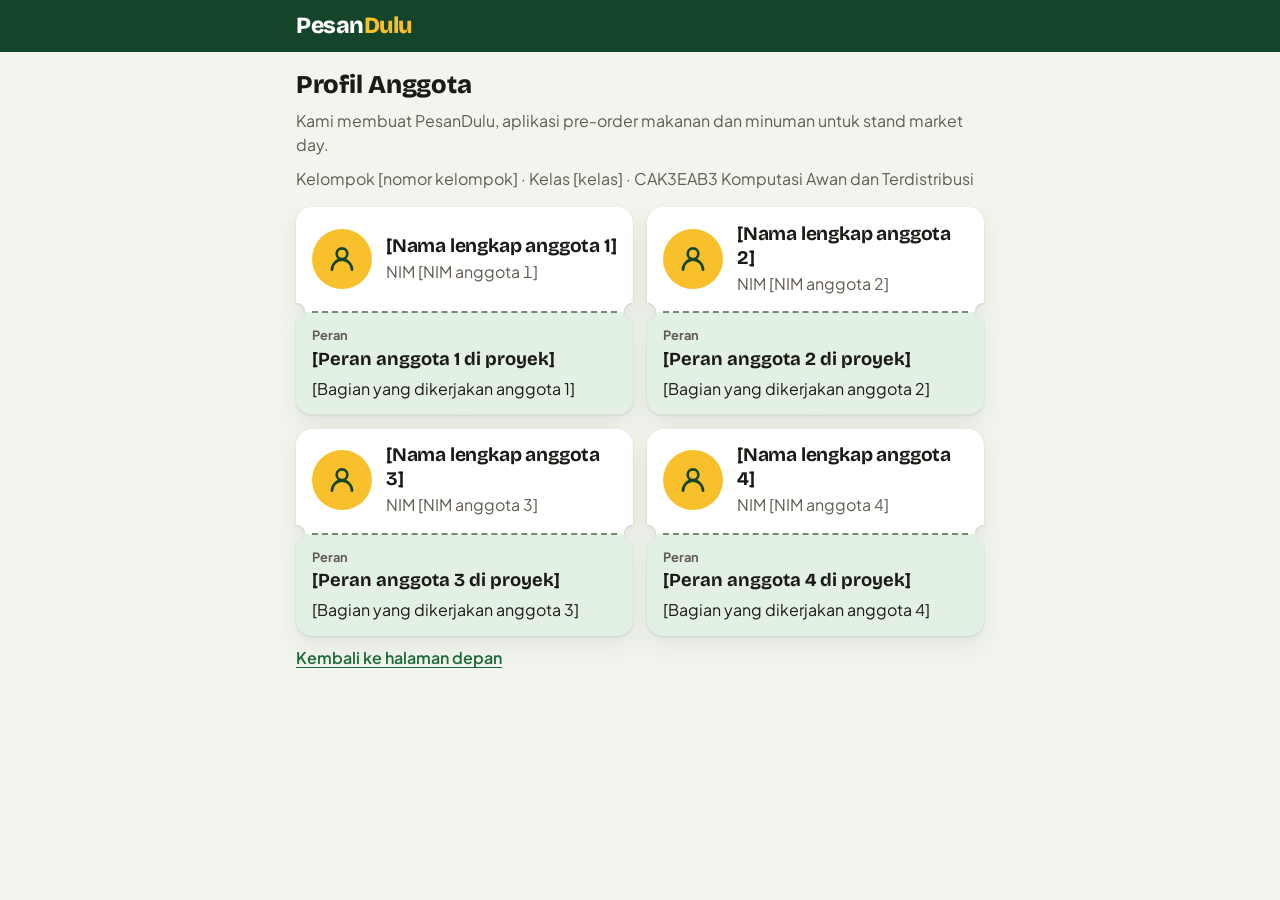
==== frontend/anggota.html @ 7fd7b607 "Tambah kerangka halaman Profil Anggota" ====
<!DOCTYPE html>
<html lang="id">
<head>
  <meta charset="utf-8">
  <meta name="viewport" content="width=device-width, initial-scale=1">
  <title>Profil Anggota - PesanDulu</title>
  <meta name="theme-color" content="#14452a">
  <link rel="icon" href="favicon.svg" type="image/svg+xml">
  <link rel="preload" href="fonts/PlusJakartaSans.woff2" as="font" type="font/woff2" crossorigin>
  <link rel="preload" href="fonts/BricolageGrotesque.woff2" as="font" type="font/woff2" crossorigin>
  <link rel="stylesheet" href="css/style.css?v=6">
  <link rel="stylesheet" href="css/anggota.css?v=6">
</head>
<body>
  <header class="kepala">
    <div class="lebar navigasi">
      <a class="merek" href="index.html">Pesan<span>Dulu</span></a>
    </div>
  </header>

  <main class="lebar isi">
    <section class="kartu polos" aria-labelledby="judul-anggota">
      <h1 id="judul-anggota">Profil Anggota</h1>
      <p class="keterangan">Kami membuat PesanDulu, aplikasi pre-order makanan dan minuman untuk stand market day.</p>
      <p class="keterangan">Kelompok [nomor kelompok] · Kelas [kelas] · CAK3EAB3 Komputasi Awan dan Terdistribusi</p>
      <ul class="daftar-anggota">
        <li class="kartu-anggota">
          <div class="tiket-atas">
            <div class="kepala-anggota">
              <span class="foto-anggota" aria-hidden="true"></span>
              <div class="identitas-anggota">
                <h2 class="nama-anggota">[Nama lengkap anggota 1]</h2>
                <p class="nim-anggota">NIM [NIM anggota 1]</p>
              </div>
            </div>
          </div>
          <div class="tiket-bawah">
            <p class="label-peran">Peran</p>
            <p class="peran-anggota">[Peran anggota 1 di proyek]</p>
            <p class="tugas-anggota">[Bagian yang dikerjakan anggota 1]</p>
          </div>
        </li>
        <li class="kartu-anggota">
          <div class="tiket-atas">
            <div class="kepala-anggota">
              <span class="foto-anggota" aria-hidden="true"></span>
              <div class="identitas-anggota">
                <h2 class="nama-anggota">[Nama lengkap anggota 2]</h2>
                <p class="nim-anggota">NIM [NIM anggota 2]</p>
              </div>
            </div>
          </div>
          <div class="tiket-bawah">
            <p class="label-peran">Peran</p>
            <p class="peran-anggota">[Peran anggota 2 di proyek]</p>
            <p class="tugas-anggota">[Bagian yang dikerjakan anggota 2]</p>
          </div>
        </li>
        <li class="kartu-anggota">
          <div class="tiket-atas">
            <div class="kepala-anggota">
              <span class="foto-anggota" aria-hidden="true"></span>
              <div class="identitas-anggota">
                <h2 class="nama-anggota">[Nama lengkap anggota 3]</h2>
                <p class="nim-anggota">NIM [NIM anggota 3]</p>
              </div>
            </div>
          </div>
          <div class="tiket-bawah">
            <p class="label-peran">Peran</p>
            <p class="peran-anggota">[Peran anggota 3 di proyek]</p>
            <p class="tugas-anggota">[Bagian yang dikerjakan anggota 3]</p>
          </div>
        </li>
        <li class="kartu-anggota">
          <div class="tiket-atas">
            <div class="kepala-anggota">
              <span class="foto-anggota" aria-hidden="true"></span>
              <div class="identitas-anggota">
                <h2 class="nama-anggota">[Nama lengkap anggota 4]</h2>
                <p class="nim-anggota">NIM [NIM anggota 4]</p>
              </div>
            </div>
          </div>
          <div class="tiket-bawah">
            <p class="label-peran">Peran</p>
            <p class="peran-anggota">[Peran anggota 4 di proyek]</p>
            <p class="tugas-anggota">[Bagian yang dikerjakan anggota 4]</p>
          </div>
        </li>
      </ul>
      <p class="keterangan"><a href="index.html">Kembali ke halaman depan</a></p>
    </section>
  </main>
</body>
</html>
---- frontend/css/style.css ----
@font-face {
  font-family: "Plus Jakarta Sans";
  src: url("../fonts/PlusJakartaSans.woff2") format("woff2");
  font-weight: 200 800;
  font-style: normal;
  font-display: swap;
}

@font-face {
  font-family: "Bricolage Grotesque";
  src: url("../fonts/BricolageGrotesque.woff2") format("woff2");
  font-weight: 200 800;
  font-stretch: 75% 100%;
  font-style: normal;
  font-display: swap;
}

:root {
  --warna-utama: #1d6b3b;
  --warna-utama-tua: #14452a;
  --warna-utama-muda: #e2f1e3;
  --warna-kedua: #f8c12c;
  --warna-kedua-muda: #fff3cc;
  --warna-kedua-tua: #7a5200;
  --warna-teks: #1c1a16;
  --warna-redup: #625c52;
  --warna-latar: #f1f5ee;
  --warna-kartu: #ffffff;
  --warna-garis: #dbe2d6;
  --warna-garis-isian: #7c8577;
  --warna-gagal: #bf2f1f;
  --warna-gagal-muda: #fde9e5;
  --font-utama: "Plus Jakarta Sans", system-ui, -apple-system, "Segoe UI", Roboto, sans-serif;
  --font-kedua: "Bricolage Grotesque", "Plus Jakarta Sans", system-ui, sans-serif;
  --sudut: 16px;
  --sudut-kecil: 12px;
  --bayang: 0 1px 2px rgba(28, 26, 22, 0.06), 0 14px 28px -20px rgba(28, 26, 22, 0.4);
  --ikon-dashboard: url("data:image/svg+xml,%3Csvg xmlns='http://www.w3.org/2000/svg' viewBox='0 0 24 24' fill='none' stroke='black' stroke-width='2' stroke-linecap='round' stroke-linejoin='round'%3E%3Cpath d='M3.5 11.5 12 4l8.5 7.5M6 9.6V20h12V9.6M10 20v-5.5h4V20'/%3E%3C/svg%3E");
  --ikon-menu: url("data:image/svg+xml,%3Csvg xmlns='http://www.w3.org/2000/svg' viewBox='0 0 24 24' fill='none' stroke='black' stroke-width='2' stroke-linecap='round' stroke-linejoin='round'%3E%3Cpath d='M5 3v5a3 3 0 0 0 6 0V3M8 3v18M16 11c1.7 0 3-1.8 3-4s-1.3-4-3-4-3 1.8-3 4 1.3 4 3 4zM16 11v10'/%3E%3C/svg%3E");
  --ikon-pesanan: url("data:image/svg+xml,%3Csvg xmlns='http://www.w3.org/2000/svg' viewBox='0 0 24 24' fill='none' stroke='black' stroke-width='2' stroke-linecap='round' stroke-linejoin='round'%3E%3Cpath d='M4 7a1 1 0 0 1 1-1h14a1 1 0 0 1 1 1v3a2 2 0 0 0 0 4v3a1 1 0 0 1-1 1H5a1 1 0 0 1-1-1v-3a2 2 0 0 0 0-4zM14 6v2M14 11v2M14 16v2'/%3E%3C/svg%3E");
  --ikon-profil: url("data:image/svg+xml,%3Csvg xmlns='http://www.w3.org/2000/svg' viewBox='0 0 24 24' fill='none' stroke='black' stroke-width='2' stroke-linecap='round' stroke-linejoin='round'%3E%3Cpath d='M12 12a4 4 0 1 0 0-8 4 4 0 0 0 0 8zM4.5 20a7.5 7.5 0 0 1 15 0'/%3E%3C/svg%3E");
  --ikon-cari: url("data:image/svg+xml,%3Csvg xmlns='http://www.w3.org/2000/svg' viewBox='0 0 24 24' fill='none' stroke='black' stroke-width='2' stroke-linecap='round' stroke-linejoin='round'%3E%3Cpath d='M10.5 17a6.5 6.5 0 1 0 0-13 6.5 6.5 0 0 0 0 13zM20 20l-4.6-4.6'/%3E%3C/svg%3E");
  --ikon-makanan: url("data:image/svg+xml,%3Csvg xmlns='http://www.w3.org/2000/svg' viewBox='0 0 24 24' fill='none' stroke='black' stroke-width='2' stroke-linecap='round' stroke-linejoin='round'%3E%3Cpath d='M3 11h18M4 11a8 8 0 0 0 16 0M9.5 21h5M8.5 3.5c.8.9.8 2 0 3M12 2.5c.8.9.8 2 0 3M15.5 3.5c.8.9.8 2 0 3'/%3E%3C/svg%3E");
  --ikon-minuman: url("data:image/svg+xml,%3Csvg xmlns='http://www.w3.org/2000/svg' viewBox='0 0 24 24' fill='none' stroke='black' stroke-width='2' stroke-linecap='round' stroke-linejoin='round'%3E%3Cpath d='M6 8h12l-1.3 12a1 1 0 0 1-1 .9H8.3a1 1 0 0 1-1-.9zM13.5 8l1.3-4.5H18M6.8 13h10.4'/%3E%3C/svg%3E");
  --gambar-daun: url("data:image/svg+xml,%3Csvg xmlns='http://www.w3.org/2000/svg' viewBox='-70 -20 380 560'%3E%3Cg transform='rotate(-26 120 260)'%3E%3CclipPath id='d'%3E%3Cpath d='M120 6C200 70 236 190 216 334 204 420 170 486 120 516 70 486 36 420 24 334 4 190 40 70 120 6Z'/%3E%3C/clipPath%3E%3Cpath d='M120 6C200 70 236 190 216 334 204 420 170 486 120 516 70 486 36 420 24 334 4 190 40 70 120 6Z' fill='%231a5a36'/%3E%3Cpath d='M120 34L250 -24M120 34L-10 -24M120 51L250 -7M120 51L-10 -7M120 68L250 10M120 68L-10 10M120 85L250 27M120 85L-10 27M120 102L250 44M120 102L-10 44M120 119L250 61M120 119L-10 61M120 136L250 78M120 136L-10 78M120 153L250 95M120 153L-10 95M120 170L250 112M120 170L-10 112M120 187L250 129M120 187L-10 129M120 204L250 146M120 204L-10 146M120 221L250 163M120 221L-10 163M120 238L250 180M120 238L-10 180M120 255L250 197M120 255L-10 197M120 272L250 214M120 272L-10 214M120 289L250 231M120 289L-10 231M120 306L250 248M120 306L-10 248M120 323L250 265M120 323L-10 265M120 340L250 282M120 340L-10 282M120 357L250 299M120 357L-10 299M120 374L250 316M120 374L-10 316M120 391L250 333M120 391L-10 333M120 408L250 350M120 408L-10 350M120 425L250 367M120 425L-10 367M120 442L250 384M120 442L-10 384M120 459L250 401M120 459L-10 401M120 476L250 418M120 476L-10 418M120 493L250 435M120 493L-10 435M120 510L250 452M120 510L-10 452M120 527L250 469M120 527L-10 469M120 544L250 486M120 544L-10 486' stroke='%2322693f' stroke-width='2' fill='none' clip-path='url(%23d)'/%3E%3Cpath d='M120 6V516' stroke='%232a7a4b' stroke-width='5' stroke-linecap='round'/%3E%3C/g%3E%3C/svg%3E");
}

* {
  box-sizing: border-box;
}

[hidden] {
  display: none !important;
}

html {
  scroll-padding-bottom: 96px;
}

body {
  margin: 0;
  font-family: var(--font-utama);
  line-height: 1.5;
  color: var(--warna-teks);
  background: var(--warna-latar);
  -webkit-font-smoothing: antialiased;
}

h1,
h2 {
  font-family: var(--font-kedua);
  letter-spacing: -0.01em;
}

a {
  font-weight: 600;
  color: var(--warna-utama);
  text-underline-offset: 3px;
}

:focus-visible {
  outline: 3px solid var(--warna-utama);
  outline-offset: 2px;
}

::selection {
  color: var(--warna-teks);
  background: var(--warna-kedua);
}

.lebar {
  max-width: 720px;
  margin: 0 auto;
  padding-left: 16px;
  padding-right: 16px;
}

.lebar.luas {
  max-width: 1040px;
}

.lebar.sempit {
  max-width: 480px;
}

.kepala {
  padding: 12px 0;
  color: #ffffff;
  background: var(--warna-utama-tua);
}

.kepala a {
  color: #ffffff;
  text-decoration: none;
}

.kepala :focus-visible,
.sambut > :not(main) :focus-visible {
  outline-color: var(--warna-kedua);
}

.navigasi {
  display: flex;
  flex-wrap: wrap;
  align-items: center;
  gap: 6px 28px;
}

.navigasi nav {
  display: flex;
  flex-wrap: wrap;
  gap: 4px 18px;
}

.navigasi nav a {
  padding: 4px 0;
  font-weight: 500;
  border-bottom: 3px solid transparent;
}

.navigasi nav a[aria-current="page"] {
  font-weight: 700;
  border-bottom-color: var(--warna-kedua);
}

.merek {
  font-family: var(--font-kedua);
  font-size: 1.45rem;
  font-weight: 800;
  line-height: 1.2;
  letter-spacing: -0.02em;
}

.merek span,
.merek-besar span {
  color: var(--warna-kedua);
}

.tombol-kepala {
  margin-left: auto;
  padding: 5px 14px;
  font: inherit;
  font-size: 0.9rem;
  font-weight: 600;
  color: #ffffff;
  background: transparent;
  border: 1.5px solid rgba(255, 255, 255, 0.7);
  border-radius: 999px;
  cursor: pointer;
  transition: background-color 0.15s;
}

.tombol-kepala:hover {
  background: rgba(255, 255, 255, 0.14);
}

.sambut {
  color: #ffffff;
  background: var(--warna-utama-tua) var(--gambar-daun) no-repeat right -84px top -70px / 320px auto;
}

.sambut .kepala {
  background: none;
}

.sambutan {
  padding: 36px 0 8px;
}

.merek-besar {
  margin: 0;
  font-size: clamp(2.9rem, 15vw, 4.2rem);
  font-weight: 800;
  line-height: 1;
  letter-spacing: -0.03em;
}

.sambutan p {
  max-width: 17em;
  margin: 14px 0 0;
  font-size: 1.15rem;
  line-height: 1.4;
}

.langkah {
  display: grid;
  gap: 10px;
  margin: 14px 0 0;
  padding: 0;
  list-style: none;
  counter-reset: langkah;
}

.langkah li {
  display: flex;
  align-items: center;
  gap: 12px;
  font-weight: 500;
  counter-increment: langkah;
}

.langkah li::before {
  content: counter(langkah);
  display: grid;
  flex: none;
  place-items: center;
  width: 34px;
  height: 34px;
  font-family: var(--font-kedua);
  font-size: 1.1rem;
  font-weight: 800;
  color: var(--warna-teks);
  background: var(--warna-kedua);
  border-radius: 50%;
}

.status-backend h2 {
  margin: 0;
  font-family: var(--font-utama);
  font-size: 0.8rem;
  font-weight: 700;
  letter-spacing: 0;
  color: rgba(255, 255, 255, 0.75);
}

.status-backend .pesan {
  margin-top: 4px;
  font-size: 0.85rem;
  color: #ffffff;
}

.status-backend .pesan.ok {
  padding: 0;
  font-weight: 500;
  color: #ffffff;
  background: none;
}

.kaki-sambut {
  padding-bottom: 28px;
  font-size: 0.85rem;
}

.kaki-sambut a {
  color: #ffffff;
}

.ada-navigasi-bawah {
  padding-bottom: 76px;
}

.navigasi-bawah {
  position: fixed;
  right: 0;
  bottom: 0;
  left: 0;
  display: flex;
  justify-content: center;
  padding-bottom: env(safe-area-inset-bottom);
  background: var(--warna-kartu);
  border-top: 1px solid var(--warna-garis);
  box-shadow: 0 -10px 24px -20px rgba(28, 26, 22, 0.5);
}

.navigasi-bawah a {
  position: relative;
  flex: 1;
  max-width: 120px;
  padding: 10px 2px 8px;
  font-size: 0.75rem;
  white-space: nowrap;
  color: var(--warna-redup);
  text-align: center;
  text-decoration: none;
}

.navigasi-bawah a::before {
  content: "";
  display: block;
  width: 24px;
  height: 24px;
  margin: 0 auto 2px;
  background: currentColor;
  -webkit-mask: var(--ikon-dashboard) center / contain no-repeat;
  mask: var(--ikon-dashboard) center / contain no-repeat;
}

.navigasi-bawah a[href="buat-pesanan.html"]::before {
  -webkit-mask-image: var(--ikon-menu);
  mask-image: var(--ikon-menu);
}

.navigasi-bawah a[href="pesanan-saya.html"]::before {
  -webkit-mask-image: var(--ikon-pesanan);
  mask-image: var(--ikon-pesanan);
}

.navigasi-bawah a[href="profil.html"]::before {
  -webkit-mask-image: var(--ikon-profil);
  mask-image: var(--ikon-profil);
}

.navigasi-bawah a[aria-current="page"] {
  font-weight: 700;
  color: var(--warna-utama);
}

.navigasi-bawah a[aria-current="page"]::after {
  content: "";
  position: absolute;
  top: 0;
  left: 50%;
  width: 32px;
  height: 4px;
  margin-left: -16px;
  background: var(--warna-kedua);
  border-radius: 0 0 4px 4px;
}

.isi {
  display: grid;
  gap: 16px;
  align-items: start;
  padding-top: 18px;
  padding-bottom: 36px;
}

.kartu {
  min-width: 0;
  padding: 18px 16px;
  color: var(--warna-teks);
  background: var(--warna-kartu);
  border: 1px solid var(--warna-garis);
  border-radius: var(--sudut);
  box-shadow: var(--bayang);
}

.kartu.polos {
  padding: 0;
  background: none;
  border: 0;
  border-radius: 0;
  box-shadow: none;
}

.kartu h1,
.kartu h2 {
  margin: 0;
  font-size: 1.2rem;
  font-weight: 700;
  line-height: 1.25;
}

.kartu h1 {
  font-size: 1.6rem;
  font-weight: 800;
  line-height: 1.15;
}

.judul-bagian {
  display: flex;
  flex-wrap: wrap;
  align-items: center;
  justify-content: space-between;
  gap: 10px;
}

.pesan,
.keterangan {
  margin: 10px 0 0;
  color: var(--warna-redup);
}

.pesan:empty {
  display: none;
}

.pesan.ok,
.pesan.gagal {
  padding: 10px 12px;
  font-weight: 600;
  border-radius: var(--sudut-kecil);
}

.pesan.ok {
  color: var(--warna-utama-tua);
  background: var(--warna-utama-muda);
}

.pesan.gagal {
  color: var(--warna-gagal);
  background: var(--warna-gagal-muda);
}

.pemberitahuan {
  margin: 12px 0 0;
  padding: 12px 14px;
  background: var(--warna-kedua-muda);
  border: 1px solid var(--warna-kedua);
  border-radius: var(--sudut-kecil);
}

.tombol {
  display: inline-flex;
  align-items: center;
  justify-content: center;
  min-height: 46px;
  padding: 9px 18px;
  font: inherit;
  font-weight: 700;
  color: var(--warna-teks);
  text-align: center;
  background: var(--warna-kartu);
  border: 1.5px solid var(--warna-garis-isian);
  border-radius: var(--sudut-kecil);
  cursor: pointer;
  transition: background-color 0.15s, border-color 0.15s;
}

.tombol:hover:not(:disabled) {
  border-color: var(--warna-teks);
}

.tombol.utama {
  color: #ffffff;
  background: var(--warna-utama);
  border-color: var(--warna-utama);
}

.tombol.utama:hover:not(:disabled) {
  background: var(--warna-utama-tua);
  border-color: var(--warna-utama-tua);
}

a.tombol {
  text-decoration: none;
}

.tombol.bahaya {
  color: var(--warna-gagal);
  border-color: var(--warna-gagal);
}

.tombol.bahaya:hover:not(:disabled) {
  background: var(--warna-gagal-muda);
  border-color: var(--warna-gagal);
}

.tombol.kecil {
  min-height: 36px;
  padding: 5px 14px;
  font-size: 0.9rem;
}

.tombol:disabled,
.tombol-bulat:disabled {
  opacity: 0.5;
  cursor: default;
}

.tombol-tambah {
  flex: none;
  color: var(--warna-utama-tua);
  background: var(--warna-utama-muda);
  border-color: var(--warna-utama-muda);
  border-radius: 999px;
}

.tombol-tambah:hover:not(:disabled) {
  border-color: var(--warna-utama);
}

.tombol-bulat {
  width: 36px;
  height: 36px;
  padding: 0;
  font: inherit;
  font-size: 1.25rem;
  font-weight: 700;
  line-height: 1;
  color: var(--warna-utama-tua);
  background: var(--warna-utama-muda);
  border: 1.5px solid var(--warna-utama-muda);
  border-radius: 50%;
  cursor: pointer;
  transition: border-color 0.15s;
}

.tombol-bulat:hover:not(:disabled) {
  border-color: var(--warna-utama);
}

.saringan {
  display: flex;
  flex-wrap: wrap;
  gap: 8px;
}

.kartu > .saringan {
  margin-top: 12px;
}

.tombol-saring {
  min-height: 36px;
  padding: 5px 14px;
  font: inherit;
  font-size: 0.9rem;
  font-weight: 600;
  color: var(--warna-teks);
  background: var(--warna-kartu);
  border: 1.5px solid var(--warna-garis);
  border-radius: 999px;
  cursor: pointer;
  transition: background-color 0.15s, border-color 0.15s;
}

.tombol-saring:hover {
  border-color: var(--warna-utama);
}

.tombol-saring[aria-pressed="true"] {
  color: #ffffff;
  background: var(--warna-utama-tua);
  border-color: var(--warna-utama-tua);
}

.label-status {
  display: inline-block;
  padding: 3px 11px;
  font-size: 0.8rem;
  font-weight: 700;
  white-space: nowrap;
  color: var(--warna-utama-tua);
  background: var(--warna-utama-muda);
  border: 1.5px solid var(--warna-utama);
  border-radius: 999px;
}

.label-status.menunggu {
  color: var(--warna-kedua-tua);
  background: var(--warna-kedua-muda);
  border-color: var(--warna-kedua-tua);
  border-style: dashed;
}

.label-status.siap-diambil {
  color: #ffffff;
  background: var(--warna-utama);
}

.label-status.selesai {
  color: var(--warna-redup);
  background: var(--warna-latar);
  border-color: var(--warna-garis);
}

.label-status.habis {
  color: var(--warna-gagal);
  background: var(--warna-gagal-muda);
  border-color: var(--warna-gagal-muda);
}

.tombol-teks {
  padding: 4px 6px;
  font: inherit;
  font-weight: 700;
  color: var(--warna-utama);
  background: none;
  border: 0;
  border-radius: 6px;
  cursor: pointer;
}

.tombol-teks:hover {
  text-decoration: underline;
  text-underline-offset: 3px;
}

.tombol-teks.bahaya {
  color: var(--warna-gagal);
}

.tabel {
  width: 100%;
  margin-top: 14px;
  border-collapse: collapse;
}

.tabel th {
  padding: 8px 10px;
  font-size: 0.8rem;
  font-weight: 700;
  color: var(--warna-redup);
  text-align: left;
  border-bottom: 2px solid var(--warna-garis);
}

.tabel td {
  padding: 12px 10px;
  border-bottom: 1px solid var(--warna-garis);
}

.tabel tbody tr:last-child td {
  border-bottom: 0;
}

.sel-nama {
  font-weight: 700;
  overflow-wrap: anywhere;
}

.sel-nomor {
  font-family: var(--font-kedua);
  font-size: 1.1rem;
  font-weight: 800;
  font-stretch: 85%;
  white-space: nowrap;
}

.sel-harga,
.sel-ambil,
.sel-no-hp {
  font-variant-numeric: tabular-nums;
}

.sel-harga,
.sel-ambil,
.sel-aksi {
  white-space: nowrap;
}

.sel-pelanggan,
.sel-isi {
  overflow-wrap: anywhere;
}

.daftar-menu,
.daftar-pesanan {
  margin: 12px 0 0;
  padding: 0;
  list-style: none;
}

.item-menu {
  display: flex;
  align-items: center;
  gap: 12px;
  min-height: 68px;
  padding: 10px 0;
  border-bottom: 1px solid var(--warna-garis);
}

.item-menu:last-child {
  border-bottom: 0;
}

.gambar-item {
  position: relative;
  flex: none;
  width: 46px;
  height: 46px;
  background: var(--warna-utama-muda);
  border-radius: 14px;
}

.gambar-item::before {
  content: "";
  position: absolute;
  inset: 10px;
  background: var(--warna-utama);
  -webkit-mask: var(--ikon-makanan) center / contain no-repeat;
  mask: var(--ikon-makanan) center / contain no-repeat;
}

.item-menu[data-kategori="Minuman"] .gambar-item {
  background: var(--warna-kedua-muda);
}

.item-menu[data-kategori="Minuman"] .gambar-item::before {
  background: var(--warna-kedua-tua);
  -webkit-mask-image: var(--ikon-minuman);
  mask-image: var(--ikon-minuman);
}

.item-menu.habis .gambar-item {
  background: var(--warna-latar);
}

.item-menu.habis .gambar-item::before {
  background: var(--warna-garis-isian);
}

.teks-item {
  flex: 1;
  min-width: 0;
}

.nama-item {
  display: block;
  font-weight: 700;
  overflow-wrap: anywhere;
}

.harga-item {
  display: block;
  font-size: 0.95rem;
  font-variant-numeric: tabular-nums;
  white-space: nowrap;
  color: var(--warna-redup);
}

.item-menu.habis .nama-item {
  color: var(--warna-redup);
}

.penghitung {
  display: flex;
  flex: none;
  align-items: center;
  gap: 4px;
}

.penghitung .jumlah {
  min-width: 30px;
  font-family: var(--font-kedua);
  font-size: 1.15rem;
  font-weight: 800;
  text-align: center;
}

.total-keranjang {
  font-family: var(--font-kedua);
  font-size: 1.5rem;
  font-weight: 800;
  font-stretch: 85%;
  line-height: 1.1;
}

.ringkasan {
  display: grid;
  grid-template-columns: repeat(2, minmax(0, 1fr));
  gap: 8px;
  margin-top: 14px;
}

.kotak-angka.lebar-ganda {
  grid-column: 1 / -1;
}

@media (min-width: 560px) {
  .ringkasan-lebar {
    grid-template-columns: repeat(4, minmax(0, 1fr));
  }
}

@media (min-width: 900px) {
  .ringkasan-lebar {
    grid-template-columns: repeat(6, minmax(0, 1fr));
  }

  .ringkasan-lebar .lebar-ganda {
    grid-column: span 2;
  }
}

.kotak-angka {
  min-width: 0;
  padding: 12px;
  background: var(--warna-latar);
  border: 1.5px solid var(--warna-garis);
  border-radius: 14px;
}

.kotak-angka .angka {
  display: block;
  font-family: var(--font-kedua);
  font-size: 2rem;
  font-weight: 800;
  font-stretch: 85%;
  font-variant-numeric: tabular-nums;
  line-height: 1.1;
  overflow-wrap: anywhere;
}

.nama-angka {
  font-size: 0.8rem;
  font-weight: 600;
  color: var(--warna-redup);
}

.kotak-angka.ada[data-status="menunggu"] {
  background: var(--warna-kedua-muda);
  border-color: var(--warna-kedua);
}

.kotak-angka.ada[data-status="diproses"] {
  background: var(--warna-utama-muda);
  border-color: var(--warna-utama);
}

.kotak-angka.ada[data-status="siap diambil"] {
  color: #ffffff;
  background: var(--warna-utama);
  border-color: var(--warna-utama);
}

.kotak-angka.ada[data-status="siap diambil"] .nama-angka {
  color: #ffffff;
}

.kotak-angka.lebar-ganda {
  background: var(--warna-kedua);
  border-color: var(--warna-kedua);
}

.kotak-angka.lebar-ganda .nama-angka {
  color: var(--warna-teks);
}

.daftar-terlaris {
  margin: 12px 0 0;
  padding: 0;
  list-style: none;
}

.baris-terlaris {
  display: grid;
  grid-template-columns: minmax(0, 2fr) minmax(0, 3fr) auto;
  align-items: center;
  gap: 12px;
  padding: 7px 0;
}

.nama-terlaris {
  font-weight: 600;
  overflow-wrap: anywhere;
}

.batang {
  height: 12px;
  overflow: hidden;
  background: var(--warna-latar);
  border-radius: 999px;
}

.isi-batang {
  display: block;
  height: 100%;
  background: var(--warna-utama);
  border-radius: 999px;
}

.jumlah-terlaris {
  min-width: 30px;
  font-family: var(--font-kedua);
  font-size: 1.1rem;
  font-weight: 800;
  font-variant-numeric: tabular-nums;
  text-align: right;
}

.total-terjual {
  display: flex;
  justify-content: space-between;
  gap: 12px;
  margin: 12px 0 0;
  padding-top: 12px;
  border-top: 2px solid var(--warna-garis);
}

.daftar-pesanan {
  display: grid;
  gap: 14px;
}

.item-pesanan {
  --kertas: var(--warna-kartu);
  filter: drop-shadow(0 1px 1px rgba(28, 26, 22, 0.12)) drop-shadow(0 10px 12px rgba(28, 26, 22, 0.07));
}

.tiket-atas {
  padding: 14px 16px 16px;
  background:
    radial-gradient(circle at 0 100%, transparent 9px, var(--warna-kartu) 9.5px) left / 51% 100% no-repeat,
    radial-gradient(circle at 100% 100%, transparent 9px, var(--warna-kartu) 9.5px) right / 51% 100% no-repeat;
  border-radius: var(--sudut) var(--sudut) 0 0;
}

.tiket-bawah {
  position: relative;
  padding: 14px 16px;
  background:
    radial-gradient(circle at 0 0, transparent 9px, var(--kertas) 9.5px) left / 51% 100% no-repeat,
    radial-gradient(circle at 100% 0, transparent 9px, var(--kertas) 9.5px) right / 51% 100% no-repeat;
  border-radius: 0 0 var(--sudut) var(--sudut);
}

.tiket-bawah::before {
  content: "";
  position: absolute;
  top: -1px;
  right: 16px;
  left: 16px;
  border-top: 2px dashed var(--warna-garis-isian);
}

.item-pesanan[data-status="menunggu"] {
  --kertas: var(--warna-kedua-muda);
}

.item-pesanan[data-status="diproses"] {
  --kertas: var(--warna-utama-muda);
}

.item-pesanan[data-status="siap diambil"] {
  --kertas: var(--warna-utama);
}

.item-pesanan[data-status="selesai"] {
  --kertas: var(--warna-latar);
}

.baris-pesanan {
  display: flex;
  align-items: center;
  justify-content: space-between;
  gap: 8px;
}

.nomor-pesanan {
  font-family: var(--font-kedua);
  font-size: 1.3rem;
  font-weight: 800;
  font-stretch: 85%;
  line-height: 1.1;
}

.isi-pesanan {
  margin: 6px 0 0;
  overflow-wrap: anywhere;
}

.rincian-pesanan {
  display: flex;
  align-items: flex-end;
  justify-content: space-between;
  gap: 12px;
  margin: 0;
}

.bagian-ambil {
  font-size: 0.8rem;
  font-weight: 700;
  color: var(--warna-redup);
}

.jam-ambil {
  display: block;
  font-family: var(--font-kedua);
  font-size: 2.1rem;
  font-weight: 800;
  font-stretch: 80%;
  font-variant-numeric: tabular-nums;
  line-height: 1;
  color: var(--warna-teks);
}

.pemisah-rincian {
  display: none;
}

.total-pesanan {
  font-family: var(--font-kedua);
  font-size: 1.25rem;
  font-weight: 700;
  font-stretch: 85%;
  font-variant-numeric: tabular-nums;
  line-height: 1.2;
  white-space: nowrap;
}

.item-pesanan[data-status="siap diambil"] .tiket-bawah,
.item-pesanan[data-status="siap diambil"] .bagian-ambil,
.item-pesanan[data-status="siap diambil"] .jam-ambil {
  color: #ffffff;
}

.item-pesanan[data-status="selesai"] .jam-ambil,
.item-pesanan[data-status="selesai"] .total-pesanan {
  color: var(--warna-redup);
}

.tombol-batalkan {
  display: flex;
  margin: 12px 0 0 auto;
}

.tiket-kosong {
  margin: 12px 0 0;
  padding: 20px 16px;
  text-align: center;
  border: 2px dashed var(--warna-garis-isian);
  border-radius: var(--sudut);
}

.pilihan-sakelar {
  display: flex;
  align-items: center;
  gap: 8px;
  cursor: pointer;
}

.sakelar {
  position: relative;
  flex: none;
  width: 44px;
  height: 24px;
  margin: 0;
  appearance: none;
  background: var(--warna-garis-isian);
  border-radius: 999px;
  cursor: pointer;
  transition: background-color 0.15s;
}

.sakelar::after {
  content: "";
  position: absolute;
  top: 3px;
  left: 3px;
  width: 18px;
  height: 18px;
  background: #ffffff;
  border-radius: 50%;
  transition: transform 0.15s;
}

.sakelar:checked {
  background: var(--warna-utama);
}

.sakelar:checked::after {
  transform: translateX(20px);
}

.formulir label {
  display: block;
  margin: 14px 0 6px;
  font-size: 0.9rem;
  font-weight: 600;
}

input[type="text"],
input[type="number"],
input[type="tel"],
input[type="search"],
input[type="password"],
select {
  display: block;
  width: 100%;
  min-height: 48px;
  padding: 10px 12px;
  font: inherit;
  color: inherit;
  background-color: #ffffff;
  border: 1.5px solid var(--warna-garis-isian);
  border-radius: var(--sudut-kecil);
  transition: border-color 0.15s, box-shadow 0.15s;
}

input[type="text"]:focus-visible,
input[type="number"]:focus-visible,
input[type="tel"]:focus-visible,
input[type="search"]:focus-visible,
input[type="password"]:focus-visible,
select:focus-visible {
  outline: 2px solid transparent;
  outline-offset: 0;
  border-color: var(--warna-utama);
  box-shadow: 0 0 0 3px var(--warna-utama-muda);
}

::placeholder {
  color: var(--warna-redup);
  opacity: 1;
}

input.isian-cari {
  width: 260px;
  max-width: 100%;
  padding-left: 40px;
  background-image: var(--ikon-cari);
  background-repeat: no-repeat;
  background-position: 12px center;
  background-size: 18px;
}

.formulir .pilihan {
  display: flex;
  align-items: center;
  gap: 10px;
  font-size: 1rem;
  font-weight: 500;
}

.formulir .pilihan input {
  flex: none;
  width: 20px;
  height: 20px;
  margin: 0;
  accent-color: var(--warna-utama);
}

.pilihan-peran {
  display: grid;
  grid-template-columns: repeat(auto-fit, minmax(132px, 1fr));
  gap: 10px;
  min-width: 0;
  margin: 14px 0 0;
  padding: 0;
  border: 0;
}

.pilihan-peran legend {
  margin-bottom: 6px;
  padding: 0;
  font-size: 0.9rem;
  font-weight: 600;
}

.pilihan-peran .pilihan {
  margin: 0;
  padding: 12px;
  font-weight: 600;
  border: 1.5px solid var(--warna-garis-isian);
  border-radius: var(--sudut-kecil);
  cursor: pointer;
  transition: background-color 0.15s, border-color 0.15s;
}

.pilihan-peran .pilihan:has(input:checked) {
  background: var(--warna-utama-muda);
  border-color: var(--warna-utama);
  box-shadow: inset 0 0 0 1px var(--warna-utama);
}

.baris-tombol {
  display: flex;
  gap: 8px;
  margin-top: 18px;
}

.baris-tombol.rata > * {
  flex: 1;
}

.tumpukan-tombol {
  display: grid;
  gap: 8px;
  margin-top: 18px;
}

@media (min-width: 700px) {
  .kartu {
    padding: 22px 24px;
  }

  .kartu.polos {
    padding: 0;
  }
}

@media (min-width: 700px) {
  .sambut {
    background-position: right -60px top -70px;
    background-size: 400px auto;
  }

  .sambut .isi {
    padding-top: 7vh;
  }
}

@media (min-width: 900px) {
  .lebar.sambut-kisi {
    grid-template-columns: minmax(0, 1fr) 400px;
    column-gap: 64px;
    align-items: center;
    max-width: 980px;
    padding-top: 14vh;
  }

  .sambut-kisi .sambutan {
    padding: 0;
  }

  .sambut-kisi .merek-besar {
    font-size: 5.2rem;
  }

  .sambut-kisi .sambutan p {
    font-size: 1.3rem;
  }

  .sambut-kisi .status-backend {
    grid-column: 1 / -1;
    margin-top: 12px;
  }

  .lebar.kaki-sambut {
    max-width: 980px;
  }
}

@media (min-width: 1000px) {
  .dua-kolom {
    grid-template-columns: minmax(0, 1fr) 320px;
  }
}

@media (max-width: 640px) {
  .navigasi nav {
    flex-basis: 100%;
    order: 1;
  }

  .tombol-teks {
    padding: 6px 8px;
  }
}

@media (max-width: 359px) {
  .gambar-item {
    display: none;
  }
}

@media (prefers-reduced-motion: reduce) {
  * {
    transition: none !important;
  }
}
---- frontend/css/anggota.css ----
.daftar-anggota {
  display: grid;
  gap: 14px;
  margin: 16px 0 0;
  padding: 0;
  list-style: none;
}

.kartu-anggota {
  --kertas: var(--warna-utama-muda);
  display: flex;
  flex-direction: column;
  min-width: 0;
  filter: drop-shadow(0 1px 1px rgba(28, 26, 22, 0.12)) drop-shadow(0 10px 12px rgba(28, 26, 22, 0.07));
}

.kartu-anggota .tiket-bawah {
  flex: 1;
}

.kepala-anggota {
  display: flex;
  align-items: center;
  gap: 14px;
}

.foto-anggota {
  position: relative;
  flex: none;
  width: 60px;
  height: 60px;
  overflow: hidden;
  background: var(--warna-kedua);
  border-radius: 50%;
}

.foto-anggota::before {
  content: "";
  position: absolute;
  inset: 14px;
  background: var(--warna-utama-tua);
  -webkit-mask: var(--ikon-profil) center / contain no-repeat;
  mask: var(--ikon-profil) center / contain no-repeat;
}

.foto-anggota img {
  position: absolute;
  inset: 0;
  width: 100%;
  height: 100%;
  object-fit: cover;
}

.identitas-anggota {
  min-width: 0;
}

.nama-anggota {
  overflow-wrap: anywhere;
}

.nim-anggota {
  margin: 2px 0 0;
  font-variant-numeric: tabular-nums;
  color: var(--warna-redup);
}

.label-peran {
  margin: 0;
  font-size: 0.8rem;
  font-weight: 700;
  color: var(--warna-redup);
}

.peran-anggota {
  margin: 2px 0 0;
  font-family: var(--font-kedua);
  font-size: 1.15rem;
  font-weight: 700;
  line-height: 1.25;
  overflow-wrap: anywhere;
}

.tugas-anggota {
  margin: 6px 0 0;
  overflow-wrap: anywhere;
}

@media (min-width: 640px) {
  .daftar-anggota {
    grid-template-columns: repeat(2, minmax(0, 1fr));
  }

  .kepala-anggota {
    min-height: 4.7rem;
  }
}
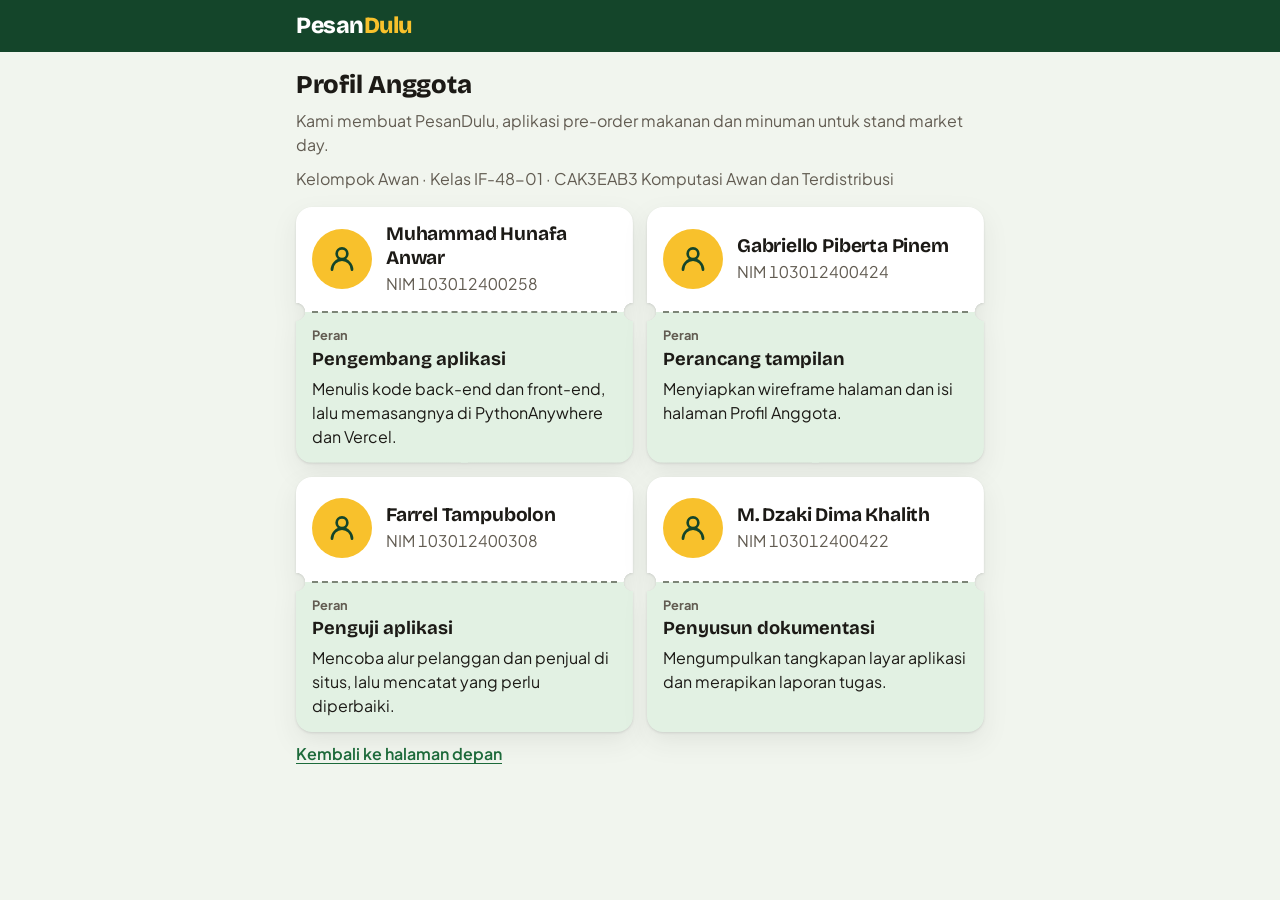
==== commit 492a8963: "Sambungkan situs ke back-end online dan isi Profil Anggota" ====
--- a/frontend/anggota.html
+++ b/frontend/anggota.html
@@ -8,8 +8,8 @@
   <link rel="icon" href="favicon.svg" type="image/svg+xml">
   <link rel="preload" href="fonts/PlusJakartaSans.woff2" as="font" type="font/woff2" crossorigin>
   <link rel="preload" href="fonts/BricolageGrotesque.woff2" as="font" type="font/woff2" crossorigin>
-  <link rel="stylesheet" href="css/style.css?v=6">
-  <link rel="stylesheet" href="css/anggota.css?v=6">
+  <link rel="stylesheet" href="css/style.css?v=7">
+  <link rel="stylesheet" href="css/anggota.css?v=7">
 </head>
 <body>
   <header class="kepala">
@@ -22,22 +22,22 @@
     <section class="kartu polos" aria-labelledby="judul-anggota">
       <h1 id="judul-anggota">Profil Anggota</h1>
       <p class="keterangan">Kami membuat PesanDulu, aplikasi pre-order makanan dan minuman untuk stand market day.</p>
-      <p class="keterangan">Kelompok [nomor kelompok] · Kelas [kelas] · CAK3EAB3 Komputasi Awan dan Terdistribusi</p>
+      <p class="keterangan">Kelompok Awan · Kelas IF-48-01 · CAK3EAB3 Komputasi Awan dan Terdistribusi</p>
       <ul class="daftar-anggota">
         <li class="kartu-anggota">
           <div class="tiket-atas">
             <div class="kepala-anggota">
               <span class="foto-anggota" aria-hidden="true"></span>
               <div class="identitas-anggota">
-                <h2 class="nama-anggota">[Nama lengkap anggota 1]</h2>
-                <p class="nim-anggota">NIM [NIM anggota 1]</p>
+                <h2 class="nama-anggota">Muhammad Hunafa Anwar</h2>
+                <p class="nim-anggota">NIM 103012400258</p>
               </div>
             </div>
           </div>
           <div class="tiket-bawah">
             <p class="label-peran">Peran</p>
-            <p class="peran-anggota">[Peran anggota 1 di proyek]</p>
-            <p class="tugas-anggota">[Bagian yang dikerjakan anggota 1]</p>
+            <p class="peran-anggota">Pengembang aplikasi</p>
+            <p class="tugas-anggota">Menulis kode back-end dan front-end, lalu memasangnya di PythonAnywhere dan Vercel.</p>
           </div>
         </li>
         <li class="kartu-anggota">
@@ -45,15 +45,15 @@
             <div class="kepala-anggota">
               <span class="foto-anggota" aria-hidden="true"></span>
               <div class="identitas-anggota">
-                <h2 class="nama-anggota">[Nama lengkap anggota 2]</h2>
-                <p class="nim-anggota">NIM [NIM anggota 2]</p>
+                <h2 class="nama-anggota">Gabriello Piberta Pinem</h2>
+                <p class="nim-anggota">NIM 103012400424</p>
               </div>
             </div>
           </div>
           <div class="tiket-bawah">
             <p class="label-peran">Peran</p>
-            <p class="peran-anggota">[Peran anggota 2 di proyek]</p>
-            <p class="tugas-anggota">[Bagian yang dikerjakan anggota 2]</p>
+            <p class="peran-anggota">Perancang tampilan</p>
+            <p class="tugas-anggota">Menyiapkan wireframe halaman dan isi halaman Profil Anggota.</p>
           </div>
         </li>
         <li class="kartu-anggota">
@@ -61,15 +61,15 @@
             <div class="kepala-anggota">
               <span class="foto-anggota" aria-hidden="true"></span>
               <div class="identitas-anggota">
-                <h2 class="nama-anggota">[Nama lengkap anggota 3]</h2>
-                <p class="nim-anggota">NIM [NIM anggota 3]</p>
+                <h2 class="nama-anggota">Farrel Tampubolon</h2>
+                <p class="nim-anggota">NIM 103012400308</p>
               </div>
             </div>
           </div>
           <div class="tiket-bawah">
             <p class="label-peran">Peran</p>
-            <p class="peran-anggota">[Peran anggota 3 di proyek]</p>
-            <p class="tugas-anggota">[Bagian yang dikerjakan anggota 3]</p>
+            <p class="peran-anggota">Penguji aplikasi</p>
+            <p class="tugas-anggota">Mencoba alur pelanggan dan penjual di situs, lalu mencatat yang perlu diperbaiki.</p>
           </div>
         </li>
         <li class="kartu-anggota">
@@ -77,15 +77,15 @@
             <div class="kepala-anggota">
               <span class="foto-anggota" aria-hidden="true"></span>
               <div class="identitas-anggota">
-                <h2 class="nama-anggota">[Nama lengkap anggota 4]</h2>
-                <p class="nim-anggota">NIM [NIM anggota 4]</p>
+                <h2 class="nama-anggota">M. Dzaki Dima Khalith</h2>
+                <p class="nim-anggota">NIM 103012400422</p>
               </div>
             </div>
           </div>
           <div class="tiket-bawah">
             <p class="label-peran">Peran</p>
-            <p class="peran-anggota">[Peran anggota 4 di proyek]</p>
-            <p class="tugas-anggota">[Bagian yang dikerjakan anggota 4]</p>
+            <p class="peran-anggota">Penyusun dokumentasi</p>
+            <p class="tugas-anggota">Mengumpulkan tangkapan layar aplikasi dan merapikan laporan tugas.</p>
           </div>
         </li>
       </ul>
